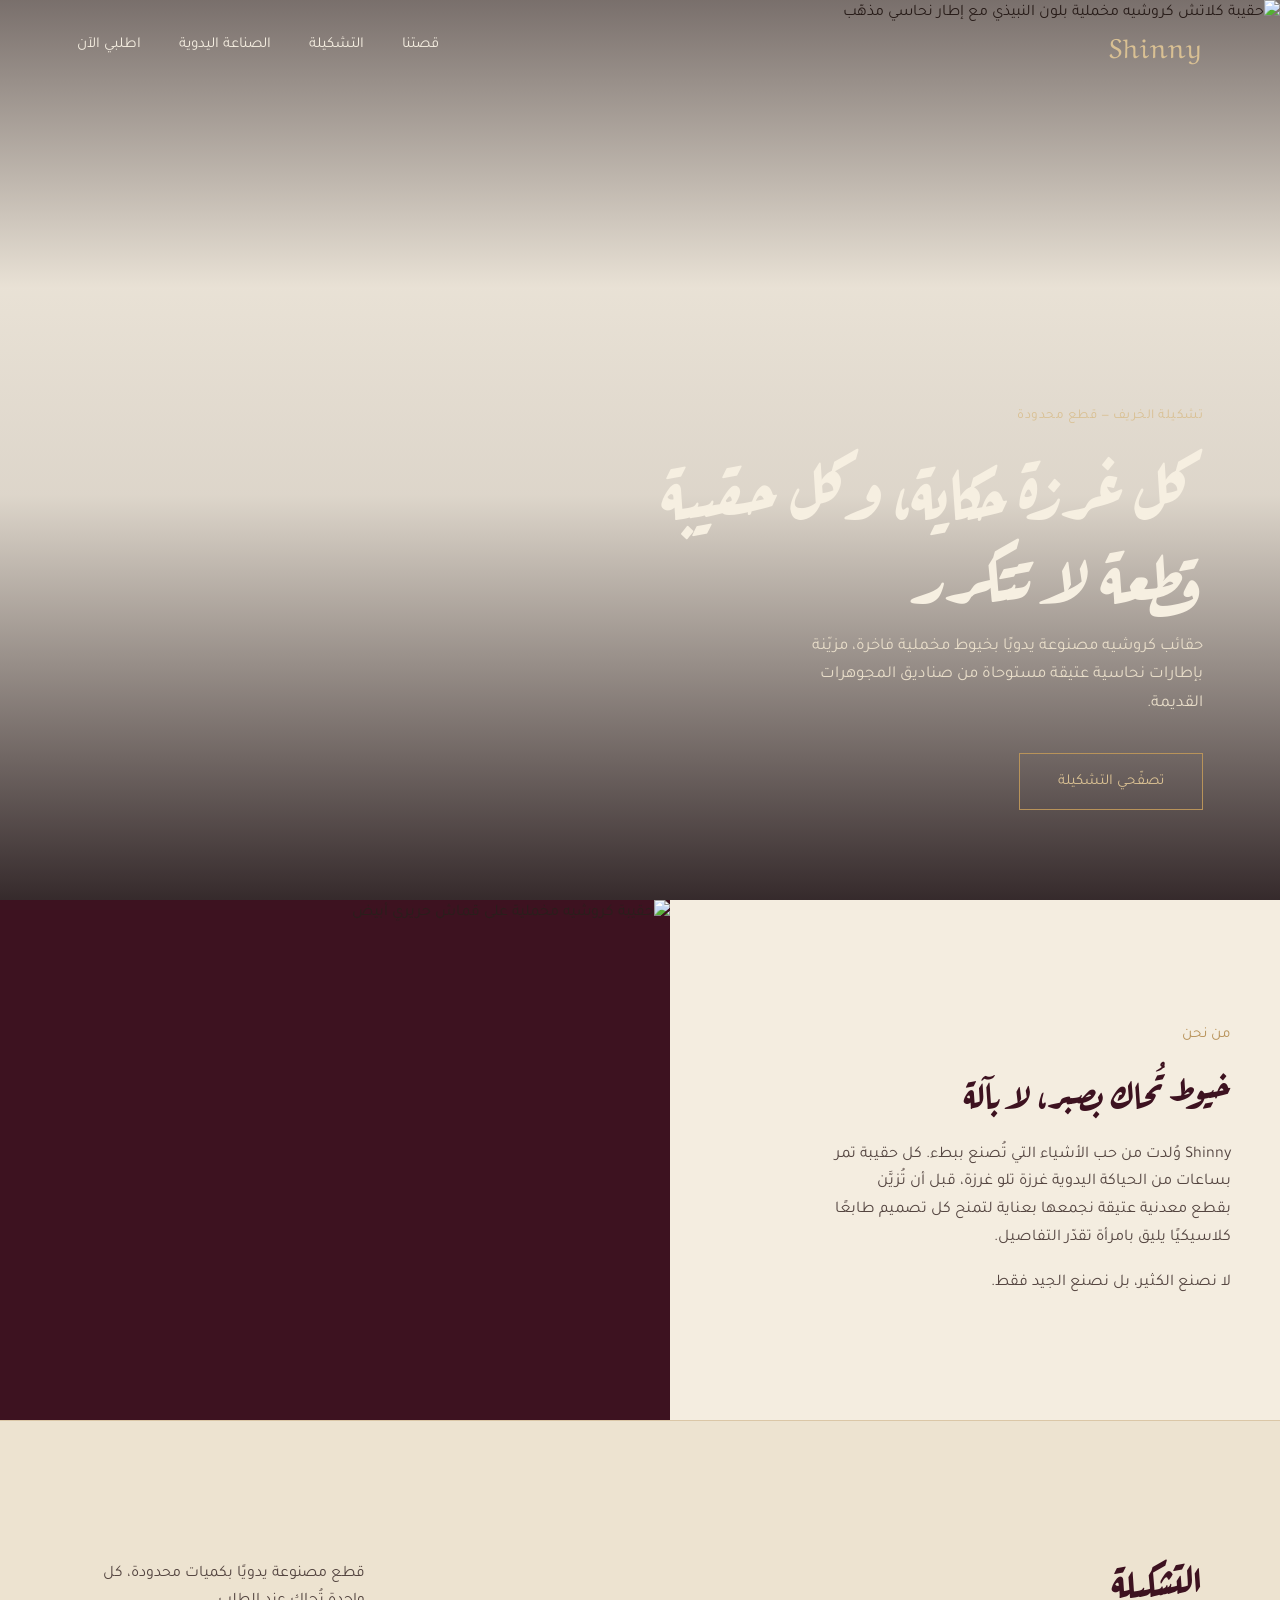
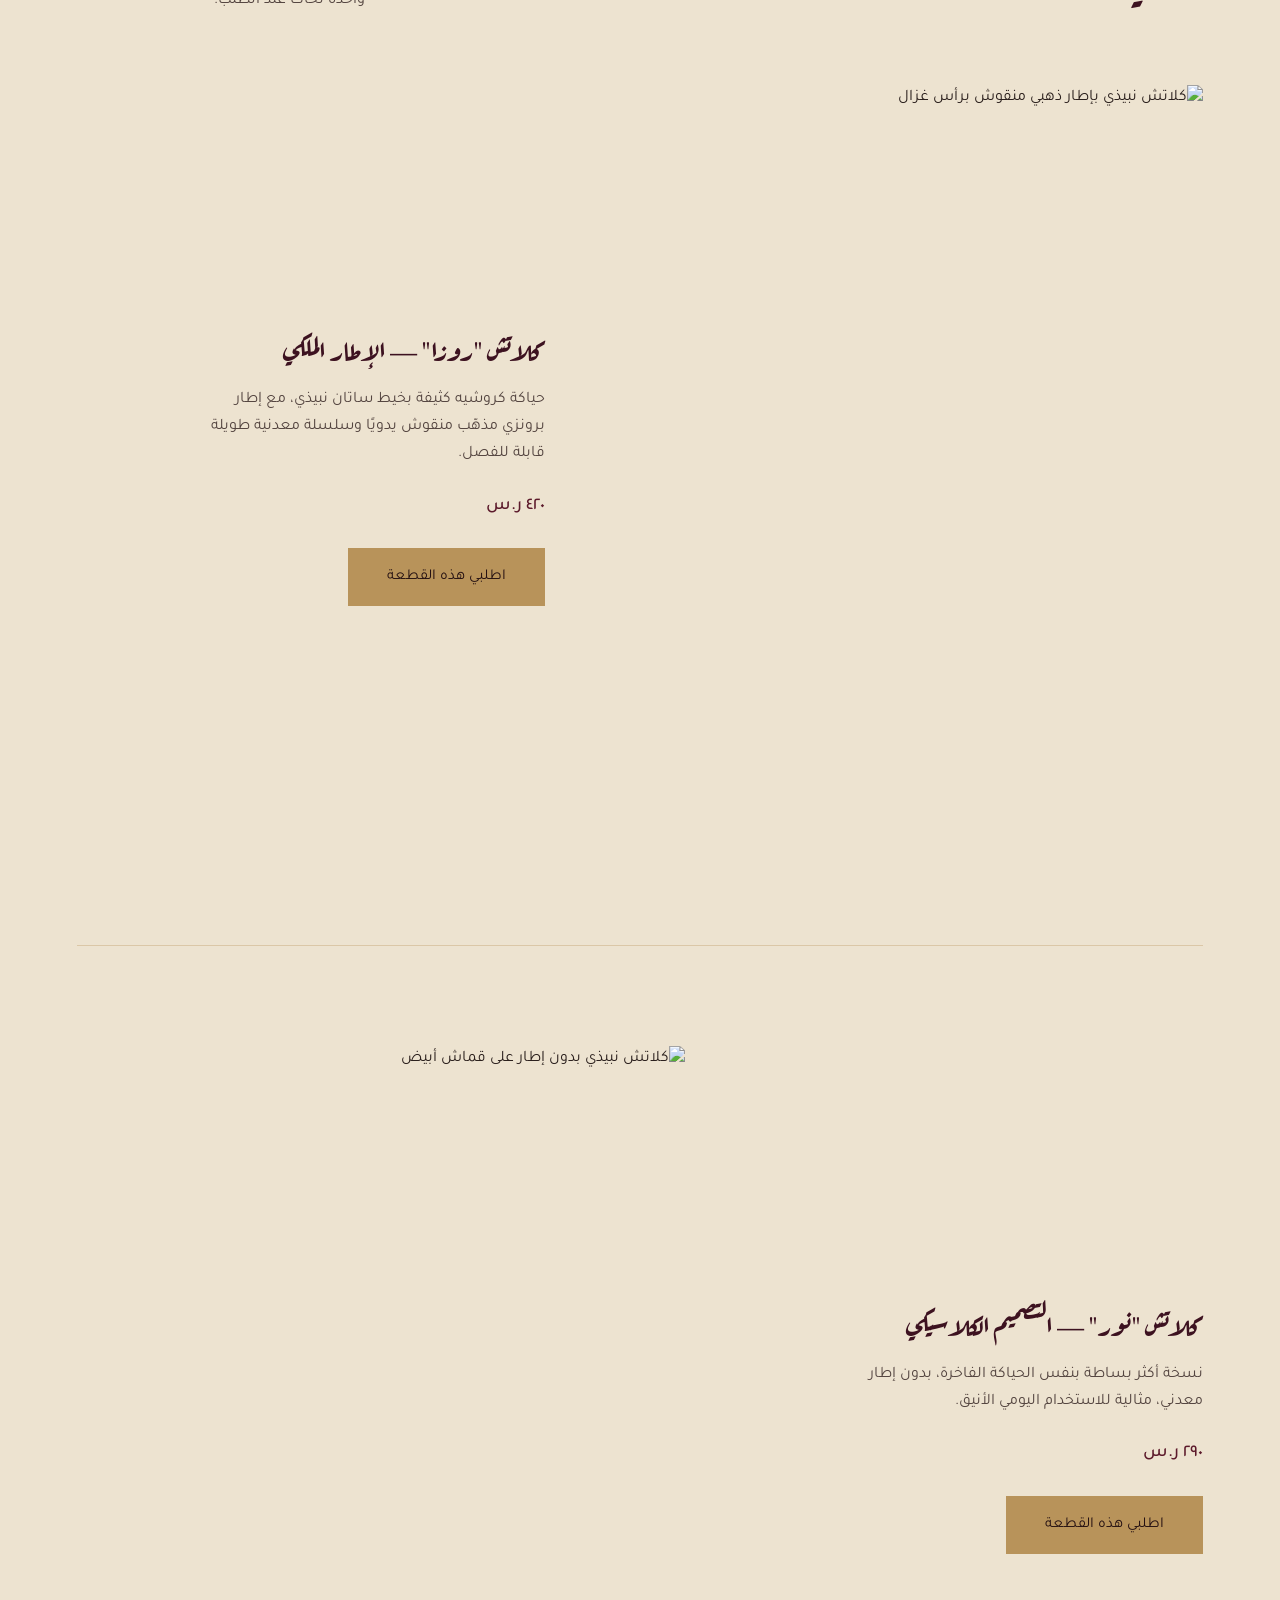
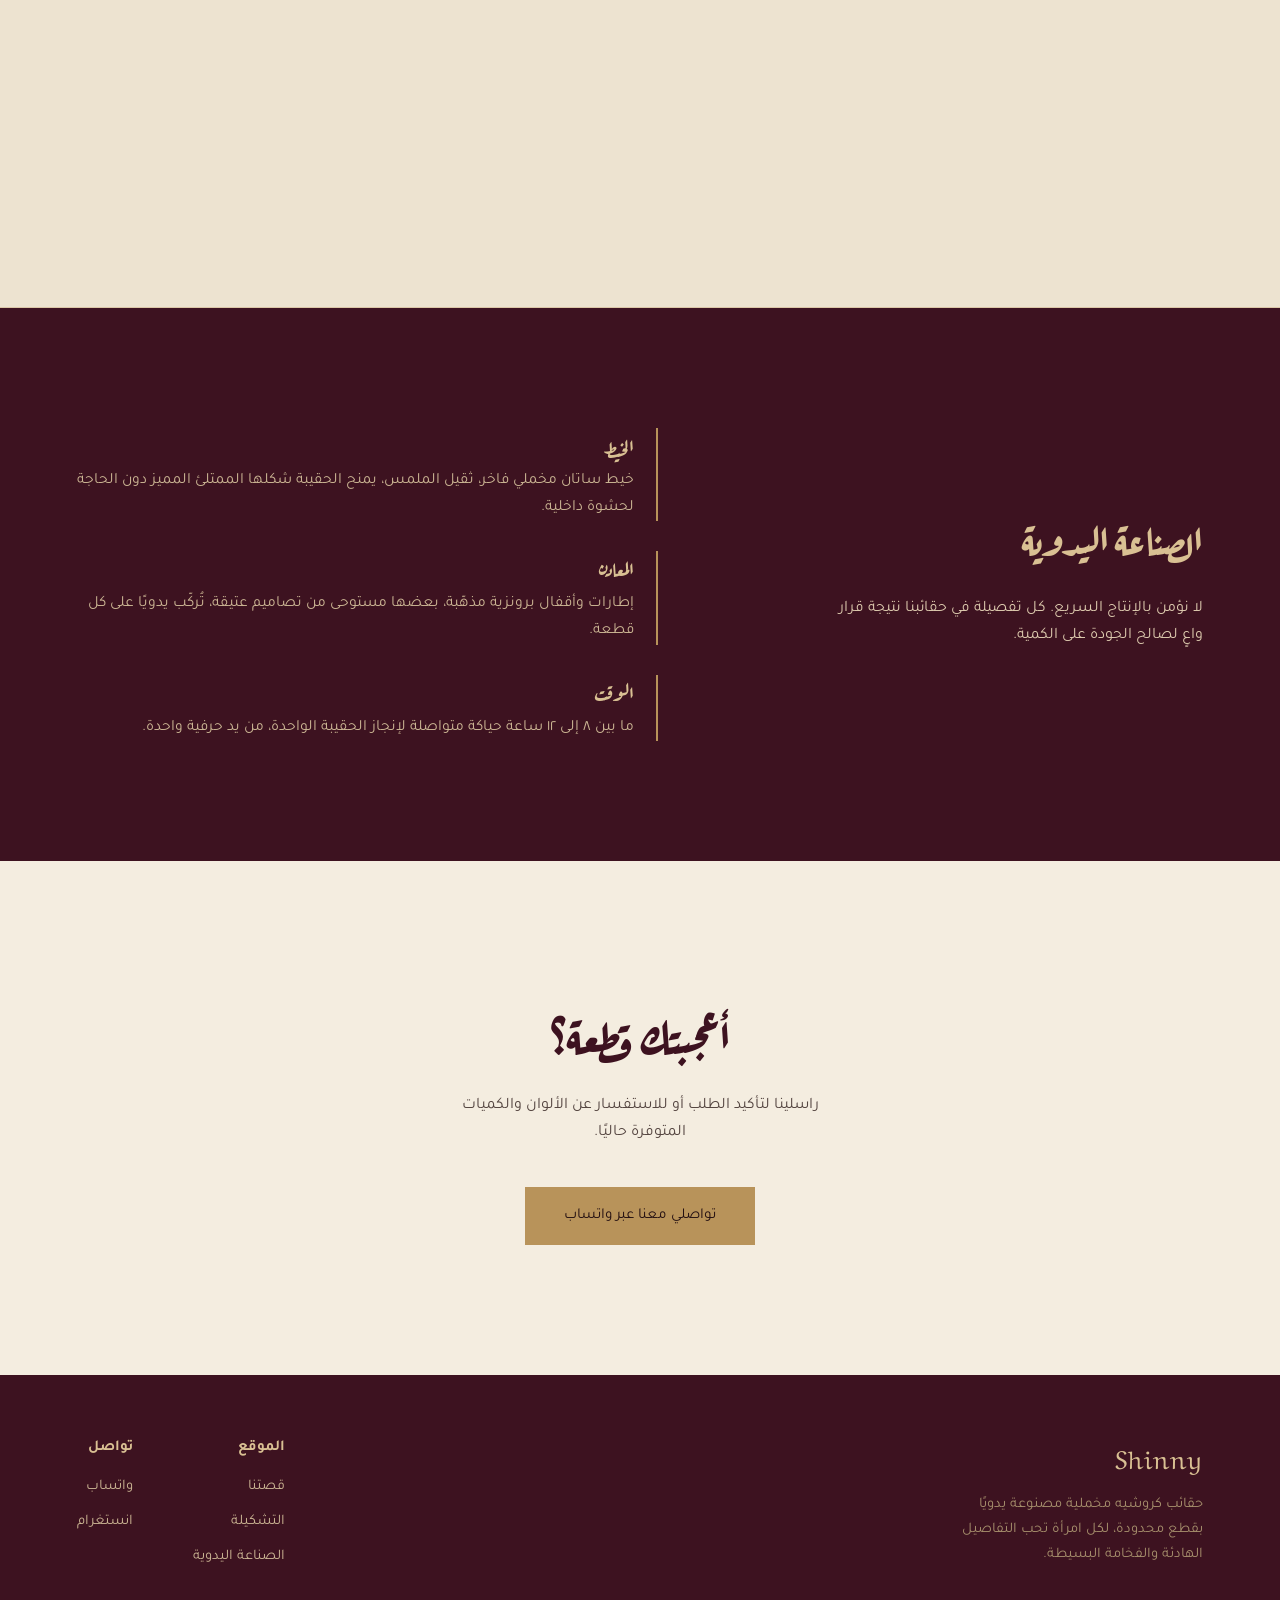
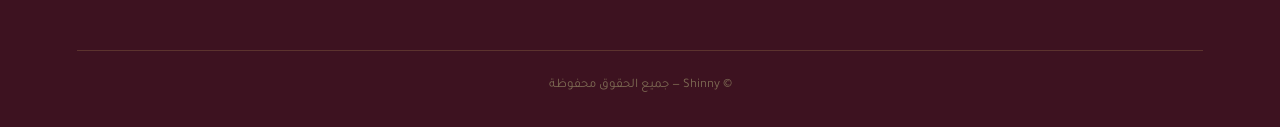
==== index.html @ 06e09263 "Add files via upload" ====
<!DOCTYPE html>
<html lang="ar" dir="rtl">
<head>
<meta charset="UTF-8">
<meta name="viewport" content="width=device-width, initial-scale=1.0">
<title>Shinny | حقائب كروشيه مخملية مصنوعة يدويًا</title>
<link rel="preconnect" href="https://fonts.googleapis.com">
<link href="https://fonts.googleapis.com/css2?family=Aref+Ruqaa:wght@400;700&family=Tajawal:wght@300;400;500;700&display=swap" rel="stylesheet">
<style>
  :root{
    --burgundy: #5c1a2b;
    --burgundy-deep: #3d1220;
    --gold: #b8935a;
    --gold-light: #d9c093;
    --cream: #f4ede0;
    --paper: #ede3d0;
    --ink: #2a1f1c;
    --line: rgba(184,147,90,0.35);
  }
  *{margin:0;padding:0;box-sizing:border-box;}
  html{scroll-behavior:smooth;}
  body{
    background:var(--cream);
    color:var(--ink);
    font-family:'Tajawal',sans-serif;
    line-height:1.7;
    overflow-x:hidden;
  }
  h1,h2,h3,.display{
    font-family:'Aref Ruqaa',serif;
    font-weight:700;
    color:var(--burgundy-deep);
  }
  a{color:inherit;text-decoration:none;}
  img{display:block;max-width:100%;}

  /* ---------- NAV ---------- */
  header{
    position:fixed;top:0;right:0;left:0;
    display:flex;justify-content:space-between;align-items:center;
    padding:22px 6%;
    z-index:100;
    mix-blend-mode:normal;
    transition:background .4s ease, padding .4s ease;
  }
  header.scrolled{
    background:rgba(244,237,224,0.92);
    backdrop-filter:blur(6px);
    padding:14px 6%;
    border-bottom:1px solid var(--line);
  }
  .logo{
    font-family:'Aref Ruqaa',serif;
    font-size:1.7rem;
    color:var(--burgundy-deep);
    letter-spacing:1px;
  }
  header.scrolled .logo, header:not(.scrolled) .logo.on-image{color:var(--gold-light);}
  nav ul{list-style:none;display:flex;gap:38px;font-size:0.95rem;}
  header:not(.scrolled) nav ul{color:#f4ede0;}
  nav a{position:relative;padding-bottom:4px;}
  nav a::after{
    content:'';position:absolute;bottom:0;right:0;width:0;height:1px;
    background:var(--gold);transition:width .35s ease;
  }
  nav a:hover::after{width:100%;}

  /* ---------- HERO ---------- */
  .hero{
    position:relative;
    height:100vh;
    min-height:640px;
    display:flex;
    align-items:flex-end;
    overflow:hidden;
  }
  .hero img{
    position:absolute;inset:0;
    width:100%;height:100%;
    object-fit:cover;
    object-position:60% 40%;
    filter:saturate(1.05) contrast(1.03);
  }
  .hero::before{
    content:'';
    position:absolute;inset:0;
    background:linear-gradient(180deg, rgba(20,8,12,0.55) 0%, rgba(20,8,12,0.05) 32%, rgba(20,8,12,0.1) 55%, rgba(20,8,12,0.85) 100%);
  }
  .hero-content{
    position:relative;z-index:2;
    width:100%;
    padding:0 6% 7%;
    color:var(--cream);
  }
  .hero-eyebrow{
    font-size:0.85rem;
    color:var(--gold-light);
    margin-bottom:14px;
    letter-spacing:0.5px;
  }
  .hero h1{
    font-size:clamp(2.4rem, 6vw, 4.6rem);
    color:#f6efe1;
    max-width:14ch;
    line-height:1.15;
    margin-bottom:22px;
  }
  .hero p{
    max-width:46ch;
    font-size:1.05rem;
    color:#e8ddc9;
    margin-bottom:34px;
  }
  .btn{
    display:inline-block;
    padding:15px 38px;
    border:1px solid var(--gold);
    color:var(--gold-light);
    font-size:0.95rem;
    transition:background .35s ease, color .35s ease;
  }
  .btn:hover{background:var(--gold);color:#241012;}
  .btn.solid{background:var(--gold);color:#241012;}
  .btn.solid:hover{background:transparent;color:var(--gold-light);}

  /* ---------- STORY / INTRO ---------- */
  .story{
    display:grid;
    grid-template-columns:1fr 1.1fr;
    gap:0;
    align-items:stretch;
  }
  .story-text{
    padding:110px 8% 110px 10%;
    display:flex;
    flex-direction:column;
    justify-content:center;
    background:var(--cream);
  }
  .story-text .kicker{
    color:var(--gold);
    font-size:0.95rem;
    margin-bottom:18px;
  }
  .story-text h2{
    font-size:clamp(1.8rem,3vw,2.6rem);
    margin-bottom:26px;
    line-height:1.3;
  }
  .story-text p{
    max-width:44ch;
    color:#544540;
    font-size:1.02rem;
  }
  .story-img{
    position:relative;
    min-height:520px;
    background:var(--burgundy-deep);
  }
  .story-img img{
    position:absolute;inset:0;
    width:100%;height:100%;
    object-fit:cover;
  }

  /* ---------- COLLECTION ---------- */
  .collection{
    padding:120px 6% 100px;
    background:var(--paper);
    border-top:1px solid var(--line);
    border-bottom:1px solid var(--line);
  }
  .collection-head{
    display:flex;
    justify-content:space-between;
    align-items:flex-end;
    margin-bottom:70px;
    flex-wrap:wrap;
    gap:20px;
  }
  .collection-head h2{
    font-size:clamp(1.9rem,3.4vw,2.8rem);
    max-width:12ch;
  }
  .collection-head p{
    max-width:32ch;
    color:#544540;
  }
  .piece-grid{
    display:grid;
    grid-template-columns:1.3fr 1fr;
    gap:50px;
    align-items:center;
  }
  .piece-grid.reverse{
    grid-template-columns:1fr 1.3fr;
  }
  .piece-grid.reverse .piece-frame{order:2;}
  .piece-frame{
    position:relative;
    aspect-ratio:4/5;
    overflow:hidden;
  }
  .piece-frame img{
    width:100%;height:100%;object-fit:cover;
    transition:transform 1.1s cubic-bezier(.2,.7,.2,1);
  }
  .piece-frame:hover img{transform:scale(1.045);}
  .piece-info h3{
    font-size:1.7rem;
    margin-bottom:16px;
  }
  .piece-info p{color:#544540;margin-bottom:22px;max-width:38ch;}
  .price{
    font-size:1.15rem;
    color:var(--burgundy);
    margin-bottom:26px;
    font-weight:500;
  }
  .divider-row{
    height:1px;
    background:var(--line);
    margin:100px 0;
  }

  /* ---------- CRAFT DETAILS ---------- */
  .craft{
    padding:120px 6%;
    background:var(--burgundy-deep);
    color:var(--cream);
    display:grid;
    grid-template-columns:0.9fr 1.1fr;
    gap:70px;
    align-items:center;
  }
  .craft h2{color:var(--gold-light);font-size:clamp(1.9rem,3.4vw,2.6rem);margin-bottom:24px;max-width:11ch;}
  .craft p{color:#dcc9ad;max-width:42ch;margin-bottom:18px;}
  .craft-details{
    display:flex;flex-direction:column;gap:30px;
  }
  .craft-item{
    border-right:2px solid var(--gold);
    padding-right:22px;
  }
  .craft-item h4{font-family:'Aref Ruqaa',serif;color:var(--gold-light);font-size:1.25rem;margin-bottom:6px;}
  .craft-item p{color:#cbb593;font-size:0.98rem;max-width:none;margin:0;}

  /* ---------- ORDER / CTA ---------- */
  .order{
    padding:130px 6%;
    text-align:center;
    background:var(--cream);
  }
  .order h2{font-size:clamp(2rem,4vw,3rem);margin-bottom:20px;}
  .order p{max-width:42ch;margin:0 auto 40px;color:#544540;}

  /* ---------- FOOTER ---------- */
  footer{
    background:var(--burgundy-deep);
    color:#cbb593;
    padding:60px 6% 30px;
    display:flex;
    justify-content:space-between;
    flex-wrap:wrap;
    gap:40px;
  }
  footer .logo{color:var(--gold-light);margin-bottom:14px;font-size:1.6rem;}
  footer p{max-width:32ch;color:#a68f6c;font-size:0.92rem;}
  .foot-links{display:flex;gap:60px;flex-wrap:wrap;}
  .foot-links h5{color:var(--gold-light);margin-bottom:14px;font-size:0.95rem;}
  .foot-links ul{list-style:none;display:flex;flex-direction:column;gap:10px;font-size:0.92rem;}
  .foot-bottom{
    width:100%;
    border-top:1px solid rgba(184,147,90,0.25);
    margin-top:40px;padding-top:24px;
    font-size:0.82rem;color:#7d6a53;
    text-align:center;
  }

  @media (max-width:860px){
    .story{grid-template-columns:1fr;}
    .story-text{padding:70px 7%;}
    .story-img{min-height:360px;}
    .piece-grid, .piece-grid.reverse{
      grid-template-columns:1fr;
    }
    .piece-grid.reverse .piece-frame{order:0;}
    .craft{grid-template-columns:1fr;}
    header nav{display:none;}
  }

  @media (prefers-reduced-motion: reduce){
    html{scroll-behavior:auto;}
    .piece-frame:hover img{transform:none;}
  }
</style>
</head>
<body>

<header id="siteHeader">
  <div class="logo on-image">Shinny</div>
  <nav>
    <ul>
      <li><a href="#story">قصتنا</a></li>
      <li><a href="#collection">التشكيلة</a></li>
      <li><a href="#craft">الصناعة اليدوية</a></li>
      <li><a href="#order">اطلبي الآن</a></li>
    </ul>
  </nav>
</header>

<section class="hero">
  <img src="images/IMG_4286.jpeg" alt="حقيبة كلاتش كروشيه مخملية بلون النبيذي مع إطار نحاسي مذهّب">
  <div class="hero-content">
    <div class="hero-eyebrow">تشكيلة الخريف — قطع محدودة</div>
    <h1>كل غرزة حكاية، وكل حقيبة قطعة لا تتكرر</h1>
    <p>حقائب كروشيه مصنوعة يدويًا بخيوط مخملية فاخرة، مزيّنة بإطارات نحاسية عتيقة مستوحاة من صناديق المجوهرات القديمة.</p>
    <a href="#collection" class="btn">تصفّحي التشكيلة</a>
  </div>
</section>

<section class="story" id="story">
  <div class="story-text">
    <div class="kicker">من نحن</div>
    <h2>خيوط تُحاك بصبر، لا بآلة</h2>
    <p>
      Shinny وُلدت من حب الأشياء التي تُصنع ببطء. كل حقيبة تمر بساعات من الحياكة اليدوية غرزة تلو غرزة، قبل أن تُزيَّن بقطع معدنية عتيقة نجمعها بعناية لتمنح كل تصميم طابعًا كلاسيكيًا يليق بامرأة تقدّر التفاصيل.
    </p>
    <p style="margin-top:18px;">
      لا نصنع الكثير، بل نصنع الجيد فقط.
    </p>
  </div>
  <div class="story-img">
    <img src="images/IMG_4285.jpeg" alt="حقيبة كروشيه مخملية على قماش حريري أبيض">
  </div>
</section>

<section class="collection" id="collection">
  <div class="collection-head">
    <h2>التشكيلة</h2>
    <p>قطع مصنوعة يدويًا بكميات محدودة، كل واحدة تُحاك عند الطلب.</p>
  </div>

  <div class="piece-grid">
    <div class="piece-frame">
      <img src="images/IMG_4286.jpeg" alt="كلاتش نبيذي بإطار ذهبي منقوش برأس غزال">
    </div>
    <div class="piece-info">
      <h3>كلاتش "روزا" — الإطار الملكي</h3>
      <p>حياكة كروشيه كثيفة بخيط ساتان نبيذي، مع إطار برونزي مذهّب منقوش يدويًا وسلسلة معدنية طويلة قابلة للفصل.</p>
      <div class="price">٤٢٠ ر.س</div>
      <a href="#order" class="btn solid">اطلبي هذه القطعة</a>
    </div>
  </div>

  <div class="divider-row"></div>

  <div class="piece-grid reverse">
    <div class="piece-frame">
      <img src="images/IMG_4287.jpeg" alt="كلاتش نبيذي بدون إطار على قماش أبيض">
    </div>
    <div class="piece-info">
      <h3>كلاتش "نور" — التصميم الكلاسيكي</h3>
      <p>نسخة أكثر بساطة بنفس الحياكة الفاخرة، بدون إطار معدني، مثالية للاستخدام اليومي الأنيق.</p>
      <div class="price">٢٩٠ ر.س</div>
      <a href="#order" class="btn solid">اطلبي هذه القطعة</a>
    </div>
  </div>
</section>

<section class="craft" id="craft">
  <div>
    <h2>الصناعة اليدوية</h2>
    <p>لا نؤمن بالإنتاج السريع. كل تفصيلة في حقائبنا نتيجة قرار واعٍ لصالح الجودة على الكمية.</p>
  </div>
  <div class="craft-details">
    <div class="craft-item">
      <h4>الخيط</h4>
      <p>خيط ساتان مخملي فاخر، ثقيل الملمس، يمنح الحقيبة شكلها الممتلئ المميز دون الحاجة لحشوة داخلية.</p>
    </div>
    <div class="craft-item">
      <h4>المعادن</h4>
      <p>إطارات وأقفال برونزية مذهّبة، بعضها مستوحى من تصاميم عتيقة، تُركّب يدويًا على كل قطعة.</p>
    </div>
    <div class="craft-item">
      <h4>الوقت</h4>
      <p>ما بين ٨ إلى ١٢ ساعة حياكة متواصلة لإنجاز الحقيبة الواحدة، من يد حرفية واحدة.</p>
    </div>
  </div>
</section>

<section class="order" id="order">
  <h2>أعجبتك قطعة؟</h2>
  <p>راسلينا لتأكيد الطلب أو للاستفسار عن الألوان والكميات المتوفرة حاليًا.</p>
  <a href="#" class="btn solid">تواصلي معنا عبر واتساب</a>
</section>

<footer>
  <div>
    <div class="logo">Shinny</div>
    <p>حقائب كروشيه مخملية مصنوعة يدويًا بقطع محدودة، لكل امرأة تحب التفاصيل الهادئة والفخامة البسيطة.</p>
  </div>
  <div class="foot-links">
    <div>
      <h5>الموقع</h5>
      <ul>
        <li><a href="#story">قصتنا</a></li>
        <li><a href="#collection">التشكيلة</a></li>
        <li><a href="#craft">الصناعة اليدوية</a></li>
      </ul>
    </div>
    <div>
      <h5>تواصل</h5>
      <ul>
        <li>واتساب</li>
        <li>انستغرام</li>
      </ul>
    </div>
  </div>
  <div class="foot-bottom">© Shinny — جميع الحقوق محفوظة</div>
</footer>

<script>
  const header = document.getElementById('siteHeader');
  window.addEventListener('scroll', () => {
    if (window.scrollY > 60) header.classList.add('scrolled');
    else header.classList.remove('scrolled');
  });
</script>

</body>
</html>
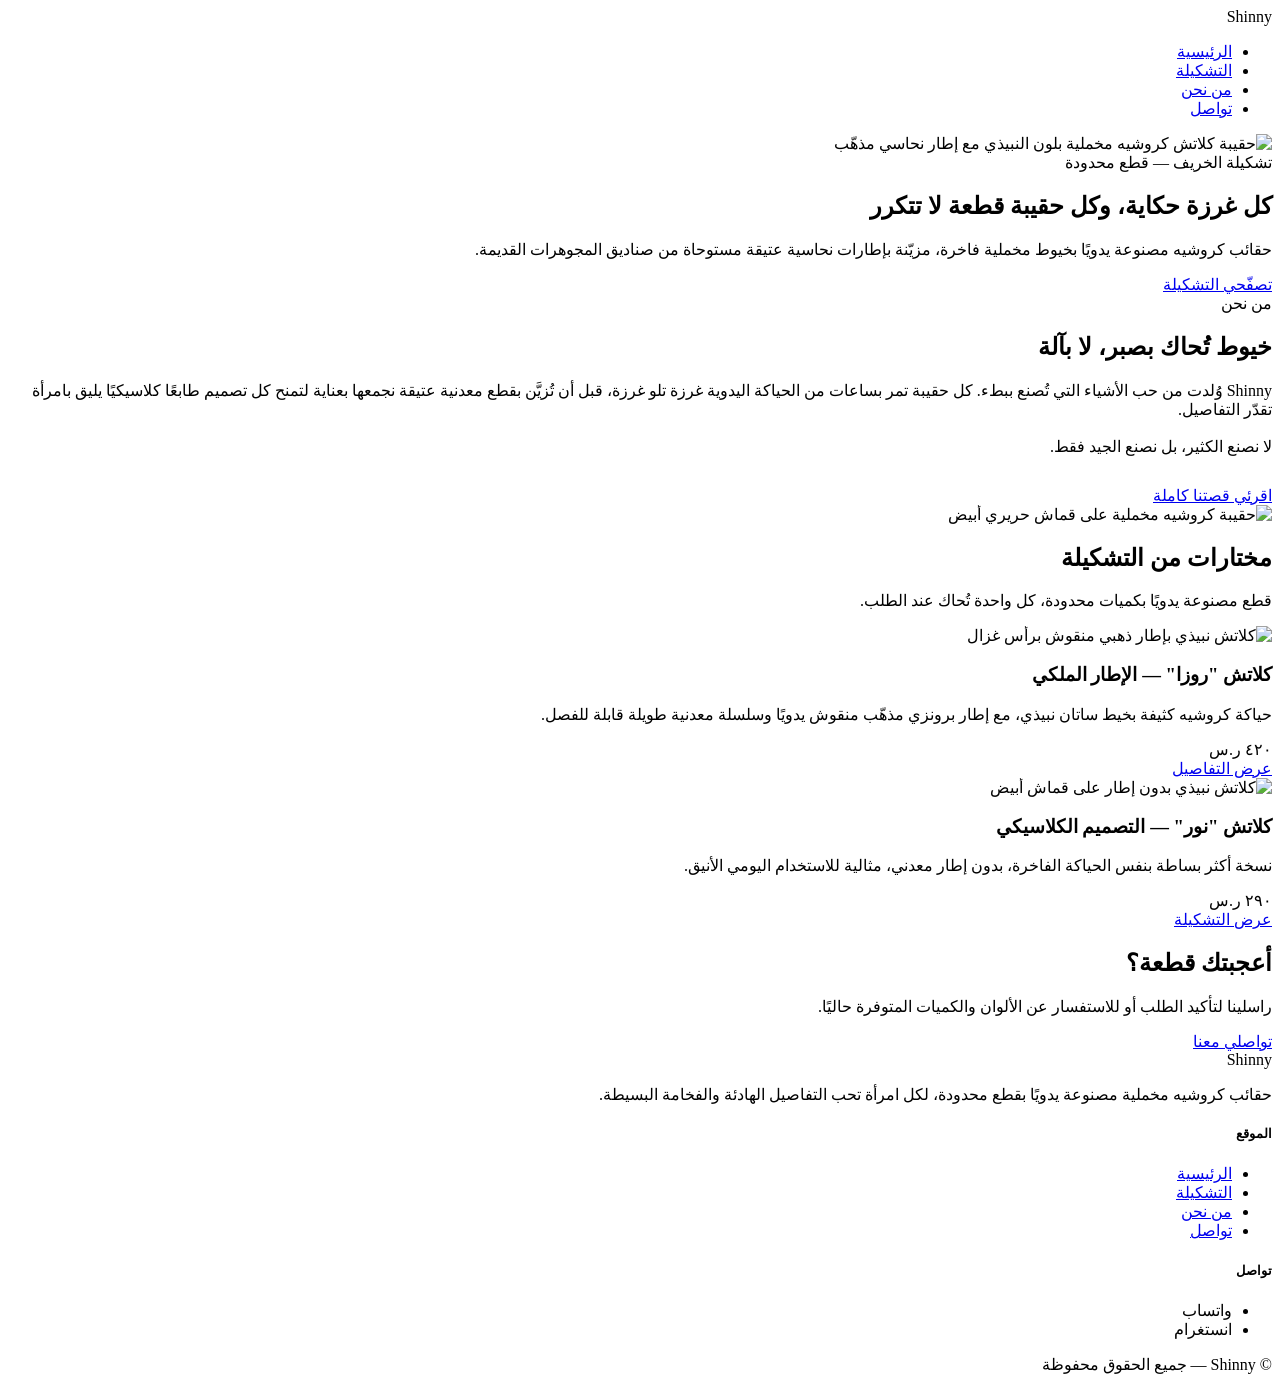
==== commit ab4e6533: "Add files via upload" ====
--- a/index.html
+++ b/index.html
@@ -6,305 +6,18 @@
 <title>Shinny | حقائب كروشيه مخملية مصنوعة يدويًا</title>
 <link rel="preconnect" href="https://fonts.googleapis.com">
 <link href="https://fonts.googleapis.com/css2?family=Aref+Ruqaa:wght@400;700&family=Tajawal:wght@300;400;500;700&display=swap" rel="stylesheet">
-<style>
-  :root{
-    --burgundy: #5c1a2b;
-    --burgundy-deep: #3d1220;
-    --gold: #b8935a;
-    --gold-light: #d9c093;
-    --cream: #f4ede0;
-    --paper: #ede3d0;
-    --ink: #2a1f1c;
-    --line: rgba(184,147,90,0.35);
-  }
-  *{margin:0;padding:0;box-sizing:border-box;}
-  html{scroll-behavior:smooth;}
-  body{
-    background:var(--cream);
-    color:var(--ink);
-    font-family:'Tajawal',sans-serif;
-    line-height:1.7;
-    overflow-x:hidden;
-  }
-  h1,h2,h3,.display{
-    font-family:'Aref Ruqaa',serif;
-    font-weight:700;
-    color:var(--burgundy-deep);
-  }
-  a{color:inherit;text-decoration:none;}
-  img{display:block;max-width:100%;}
-
-  /* ---------- NAV ---------- */
-  header{
-    position:fixed;top:0;right:0;left:0;
-    display:flex;justify-content:space-between;align-items:center;
-    padding:22px 6%;
-    z-index:100;
-    mix-blend-mode:normal;
-    transition:background .4s ease, padding .4s ease;
-  }
-  header.scrolled{
-    background:rgba(244,237,224,0.92);
-    backdrop-filter:blur(6px);
-    padding:14px 6%;
-    border-bottom:1px solid var(--line);
-  }
-  .logo{
-    font-family:'Aref Ruqaa',serif;
-    font-size:1.7rem;
-    color:var(--burgundy-deep);
-    letter-spacing:1px;
-  }
-  header.scrolled .logo, header:not(.scrolled) .logo.on-image{color:var(--gold-light);}
-  nav ul{list-style:none;display:flex;gap:38px;font-size:0.95rem;}
-  header:not(.scrolled) nav ul{color:#f4ede0;}
-  nav a{position:relative;padding-bottom:4px;}
-  nav a::after{
-    content:'';position:absolute;bottom:0;right:0;width:0;height:1px;
-    background:var(--gold);transition:width .35s ease;
-  }
-  nav a:hover::after{width:100%;}
-
-  /* ---------- HERO ---------- */
-  .hero{
-    position:relative;
-    height:100vh;
-    min-height:640px;
-    display:flex;
-    align-items:flex-end;
-    overflow:hidden;
-  }
-  .hero img{
-    position:absolute;inset:0;
-    width:100%;height:100%;
-    object-fit:cover;
-    object-position:60% 40%;
-    filter:saturate(1.05) contrast(1.03);
-  }
-  .hero::before{
-    content:'';
-    position:absolute;inset:0;
-    background:linear-gradient(180deg, rgba(20,8,12,0.55) 0%, rgba(20,8,12,0.05) 32%, rgba(20,8,12,0.1) 55%, rgba(20,8,12,0.85) 100%);
-  }
-  .hero-content{
-    position:relative;z-index:2;
-    width:100%;
-    padding:0 6% 7%;
-    color:var(--cream);
-  }
-  .hero-eyebrow{
-    font-size:0.85rem;
-    color:var(--gold-light);
-    margin-bottom:14px;
-    letter-spacing:0.5px;
-  }
-  .hero h1{
-    font-size:clamp(2.4rem, 6vw, 4.6rem);
-    color:#f6efe1;
-    max-width:14ch;
-    line-height:1.15;
-    margin-bottom:22px;
-  }
-  .hero p{
-    max-width:46ch;
-    font-size:1.05rem;
-    color:#e8ddc9;
-    margin-bottom:34px;
-  }
-  .btn{
-    display:inline-block;
-    padding:15px 38px;
-    border:1px solid var(--gold);
-    color:var(--gold-light);
-    font-size:0.95rem;
-    transition:background .35s ease, color .35s ease;
-  }
-  .btn:hover{background:var(--gold);color:#241012;}
-  .btn.solid{background:var(--gold);color:#241012;}
-  .btn.solid:hover{background:transparent;color:var(--gold-light);}
-
-  /* ---------- STORY / INTRO ---------- */
-  .story{
-    display:grid;
-    grid-template-columns:1fr 1.1fr;
-    gap:0;
-    align-items:stretch;
-  }
-  .story-text{
-    padding:110px 8% 110px 10%;
-    display:flex;
-    flex-direction:column;
-    justify-content:center;
-    background:var(--cream);
-  }
-  .story-text .kicker{
-    color:var(--gold);
-    font-size:0.95rem;
-    margin-bottom:18px;
-  }
-  .story-text h2{
-    font-size:clamp(1.8rem,3vw,2.6rem);
-    margin-bottom:26px;
-    line-height:1.3;
-  }
-  .story-text p{
-    max-width:44ch;
-    color:#544540;
-    font-size:1.02rem;
-  }
-  .story-img{
-    position:relative;
-    min-height:520px;
-    background:var(--burgundy-deep);
-  }
-  .story-img img{
-    position:absolute;inset:0;
-    width:100%;height:100%;
-    object-fit:cover;
-  }
-
-  /* ---------- COLLECTION ---------- */
-  .collection{
-    padding:120px 6% 100px;
-    background:var(--paper);
-    border-top:1px solid var(--line);
-    border-bottom:1px solid var(--line);
-  }
-  .collection-head{
-    display:flex;
-    justify-content:space-between;
-    align-items:flex-end;
-    margin-bottom:70px;
-    flex-wrap:wrap;
-    gap:20px;
-  }
-  .collection-head h2{
-    font-size:clamp(1.9rem,3.4vw,2.8rem);
-    max-width:12ch;
-  }
-  .collection-head p{
-    max-width:32ch;
-    color:#544540;
-  }
-  .piece-grid{
-    display:grid;
-    grid-template-columns:1.3fr 1fr;
-    gap:50px;
-    align-items:center;
-  }
-  .piece-grid.reverse{
-    grid-template-columns:1fr 1.3fr;
-  }
-  .piece-grid.reverse .piece-frame{order:2;}
-  .piece-frame{
-    position:relative;
-    aspect-ratio:4/5;
-    overflow:hidden;
-  }
-  .piece-frame img{
-    width:100%;height:100%;object-fit:cover;
-    transition:transform 1.1s cubic-bezier(.2,.7,.2,1);
-  }
-  .piece-frame:hover img{transform:scale(1.045);}
-  .piece-info h3{
-    font-size:1.7rem;
-    margin-bottom:16px;
-  }
-  .piece-info p{color:#544540;margin-bottom:22px;max-width:38ch;}
-  .price{
-    font-size:1.15rem;
-    color:var(--burgundy);
-    margin-bottom:26px;
-    font-weight:500;
-  }
-  .divider-row{
-    height:1px;
-    background:var(--line);
-    margin:100px 0;
-  }
-
-  /* ---------- CRAFT DETAILS ---------- */
-  .craft{
-    padding:120px 6%;
-    background:var(--burgundy-deep);
-    color:var(--cream);
-    display:grid;
-    grid-template-columns:0.9fr 1.1fr;
-    gap:70px;
-    align-items:center;
-  }
-  .craft h2{color:var(--gold-light);font-size:clamp(1.9rem,3.4vw,2.6rem);margin-bottom:24px;max-width:11ch;}
-  .craft p{color:#dcc9ad;max-width:42ch;margin-bottom:18px;}
-  .craft-details{
-    display:flex;flex-direction:column;gap:30px;
-  }
-  .craft-item{
-    border-right:2px solid var(--gold);
-    padding-right:22px;
-  }
-  .craft-item h4{font-family:'Aref Ruqaa',serif;color:var(--gold-light);font-size:1.25rem;margin-bottom:6px;}
-  .craft-item p{color:#cbb593;font-size:0.98rem;max-width:none;margin:0;}
-
-  /* ---------- ORDER / CTA ---------- */
-  .order{
-    padding:130px 6%;
-    text-align:center;
-    background:var(--cream);
-  }
-  .order h2{font-size:clamp(2rem,4vw,3rem);margin-bottom:20px;}
-  .order p{max-width:42ch;margin:0 auto 40px;color:#544540;}
-
-  /* ---------- FOOTER ---------- */
-  footer{
-    background:var(--burgundy-deep);
-    color:#cbb593;
-    padding:60px 6% 30px;
-    display:flex;
-    justify-content:space-between;
-    flex-wrap:wrap;
-    gap:40px;
-  }
-  footer .logo{color:var(--gold-light);margin-bottom:14px;font-size:1.6rem;}
-  footer p{max-width:32ch;color:#a68f6c;font-size:0.92rem;}
-  .foot-links{display:flex;gap:60px;flex-wrap:wrap;}
-  .foot-links h5{color:var(--gold-light);margin-bottom:14px;font-size:0.95rem;}
-  .foot-links ul{list-style:none;display:flex;flex-direction:column;gap:10px;font-size:0.92rem;}
-  .foot-bottom{
-    width:100%;
-    border-top:1px solid rgba(184,147,90,0.25);
-    margin-top:40px;padding-top:24px;
-    font-size:0.82rem;color:#7d6a53;
-    text-align:center;
-  }
-
-  @media (max-width:860px){
-    .story{grid-template-columns:1fr;}
-    .story-text{padding:70px 7%;}
-    .story-img{min-height:360px;}
-    .piece-grid, .piece-grid.reverse{
-      grid-template-columns:1fr;
-    }
-    .piece-grid.reverse .piece-frame{order:0;}
-    .craft{grid-template-columns:1fr;}
-    header nav{display:none;}
-  }
-
-  @media (prefers-reduced-motion: reduce){
-    html{scroll-behavior:auto;}
-    .piece-frame:hover img{transform:none;}
-  }
-</style>
+<link rel="stylesheet" href="style.css">
 </head>
 <body>
 
 <header id="siteHeader">
   <div class="logo on-image">Shinny</div>
   <nav>
-    <ul>
-      <li><a href="#story">قصتنا</a></li>
-      <li><a href="#collection">التشكيلة</a></li>
-      <li><a href="#craft">الصناعة اليدوية</a></li>
-      <li><a href="#order">اطلبي الآن</a></li>
+    <ul class="on-image">
+      <li><a href="index.html" class="active">الرئيسية</a></li>
+      <li><a href="shop.html">التشكيلة</a></li>
+      <li><a href="about.html">من نحن</a></li>
+      <li><a href="contact.html">تواصل</a></li>
     </ul>
   </nav>
 </header>
@@ -315,7 +28,7 @@
     <div class="hero-eyebrow">تشكيلة الخريف — قطع محدودة</div>
     <h1>كل غرزة حكاية، وكل حقيبة قطعة لا تتكرر</h1>
     <p>حقائب كروشيه مصنوعة يدويًا بخيوط مخملية فاخرة، مزيّنة بإطارات نحاسية عتيقة مستوحاة من صناديق المجوهرات القديمة.</p>
-    <a href="#collection" class="btn">تصفّحي التشكيلة</a>
+    <a href="shop.html" class="btn">تصفّحي التشكيلة</a>
   </div>
 </section>
 
@@ -326,9 +39,8 @@
     <p>
       Shinny وُلدت من حب الأشياء التي تُصنع ببطء. كل حقيبة تمر بساعات من الحياكة اليدوية غرزة تلو غرزة، قبل أن تُزيَّن بقطع معدنية عتيقة نجمعها بعناية لتمنح كل تصميم طابعًا كلاسيكيًا يليق بامرأة تقدّر التفاصيل.
     </p>
-    <p style="margin-top:18px;">
-      لا نصنع الكثير، بل نصنع الجيد فقط.
-    </p>
+    <p style="margin-top:18px;">لا نصنع الكثير، بل نصنع الجيد فقط.</p>
+    <div style="margin-top:30px;"><a href="about.html" class="btn dark">اقرئي قصتنا كاملة</a></div>
   </div>
   <div class="story-img">
     <img src="images/IMG_4285.jpeg" alt="حقيبة كروشيه مخملية على قماش حريري أبيض">
@@ -337,7 +49,7 @@
 
 <section class="collection" id="collection">
   <div class="collection-head">
-    <h2>التشكيلة</h2>
+    <h2>مختارات من التشكيلة</h2>
     <p>قطع مصنوعة يدويًا بكميات محدودة، كل واحدة تُحاك عند الطلب.</p>
   </div>
 
@@ -349,7 +61,7 @@
       <h3>كلاتش "روزا" — الإطار الملكي</h3>
       <p>حياكة كروشيه كثيفة بخيط ساتان نبيذي، مع إطار برونزي مذهّب منقوش يدويًا وسلسلة معدنية طويلة قابلة للفصل.</p>
       <div class="price">٤٢٠ ر.س</div>
-      <a href="#order" class="btn solid">اطلبي هذه القطعة</a>
+      <a href="product.html" class="btn solid">عرض التفاصيل</a>
     </div>
   </div>
 
@@ -363,28 +75,7 @@
       <h3>كلاتش "نور" — التصميم الكلاسيكي</h3>
       <p>نسخة أكثر بساطة بنفس الحياكة الفاخرة، بدون إطار معدني، مثالية للاستخدام اليومي الأنيق.</p>
       <div class="price">٢٩٠ ر.س</div>
-      <a href="#order" class="btn solid">اطلبي هذه القطعة</a>
-    </div>
-  </div>
-</section>
-
-<section class="craft" id="craft">
-  <div>
-    <h2>الصناعة اليدوية</h2>
-    <p>لا نؤمن بالإنتاج السريع. كل تفصيلة في حقائبنا نتيجة قرار واعٍ لصالح الجودة على الكمية.</p>
-  </div>
-  <div class="craft-details">
-    <div class="craft-item">
-      <h4>الخيط</h4>
-      <p>خيط ساتان مخملي فاخر، ثقيل الملمس، يمنح الحقيبة شكلها الممتلئ المميز دون الحاجة لحشوة داخلية.</p>
-    </div>
-    <div class="craft-item">
-      <h4>المعادن</h4>
-      <p>إطارات وأقفال برونزية مذهّبة، بعضها مستوحى من تصاميم عتيقة، تُركّب يدويًا على كل قطعة.</p>
-    </div>
-    <div class="craft-item">
-      <h4>الوقت</h4>
-      <p>ما بين ٨ إلى ١٢ ساعة حياكة متواصلة لإنجاز الحقيبة الواحدة، من يد حرفية واحدة.</p>
+      <a href="shop.html" class="btn solid">عرض التشكيلة</a>
     </div>
   </div>
 </section>
@@ -392,7 +83,7 @@
 <section class="order" id="order">
   <h2>أعجبتك قطعة؟</h2>
   <p>راسلينا لتأكيد الطلب أو للاستفسار عن الألوان والكميات المتوفرة حاليًا.</p>
-  <a href="#" class="btn solid">تواصلي معنا عبر واتساب</a>
+  <a href="contact.html" class="btn solid">تواصلي معنا</a>
 </section>
 
 <footer>
@@ -404,9 +95,10 @@
     <div>
       <h5>الموقع</h5>
       <ul>
-        <li><a href="#story">قصتنا</a></li>
-        <li><a href="#collection">التشكيلة</a></li>
-        <li><a href="#craft">الصناعة اليدوية</a></li>
+        <li><a href="index.html">الرئيسية</a></li>
+        <li><a href="shop.html">التشكيلة</a></li>
+        <li><a href="about.html">من نحن</a></li>
+        <li><a href="contact.html">تواصل</a></li>
       </ul>
     </div>
     <div>
@@ -427,6 +119,5 @@
     else header.classList.remove('scrolled');
   });
 </script>
-
 </body>
 </html>
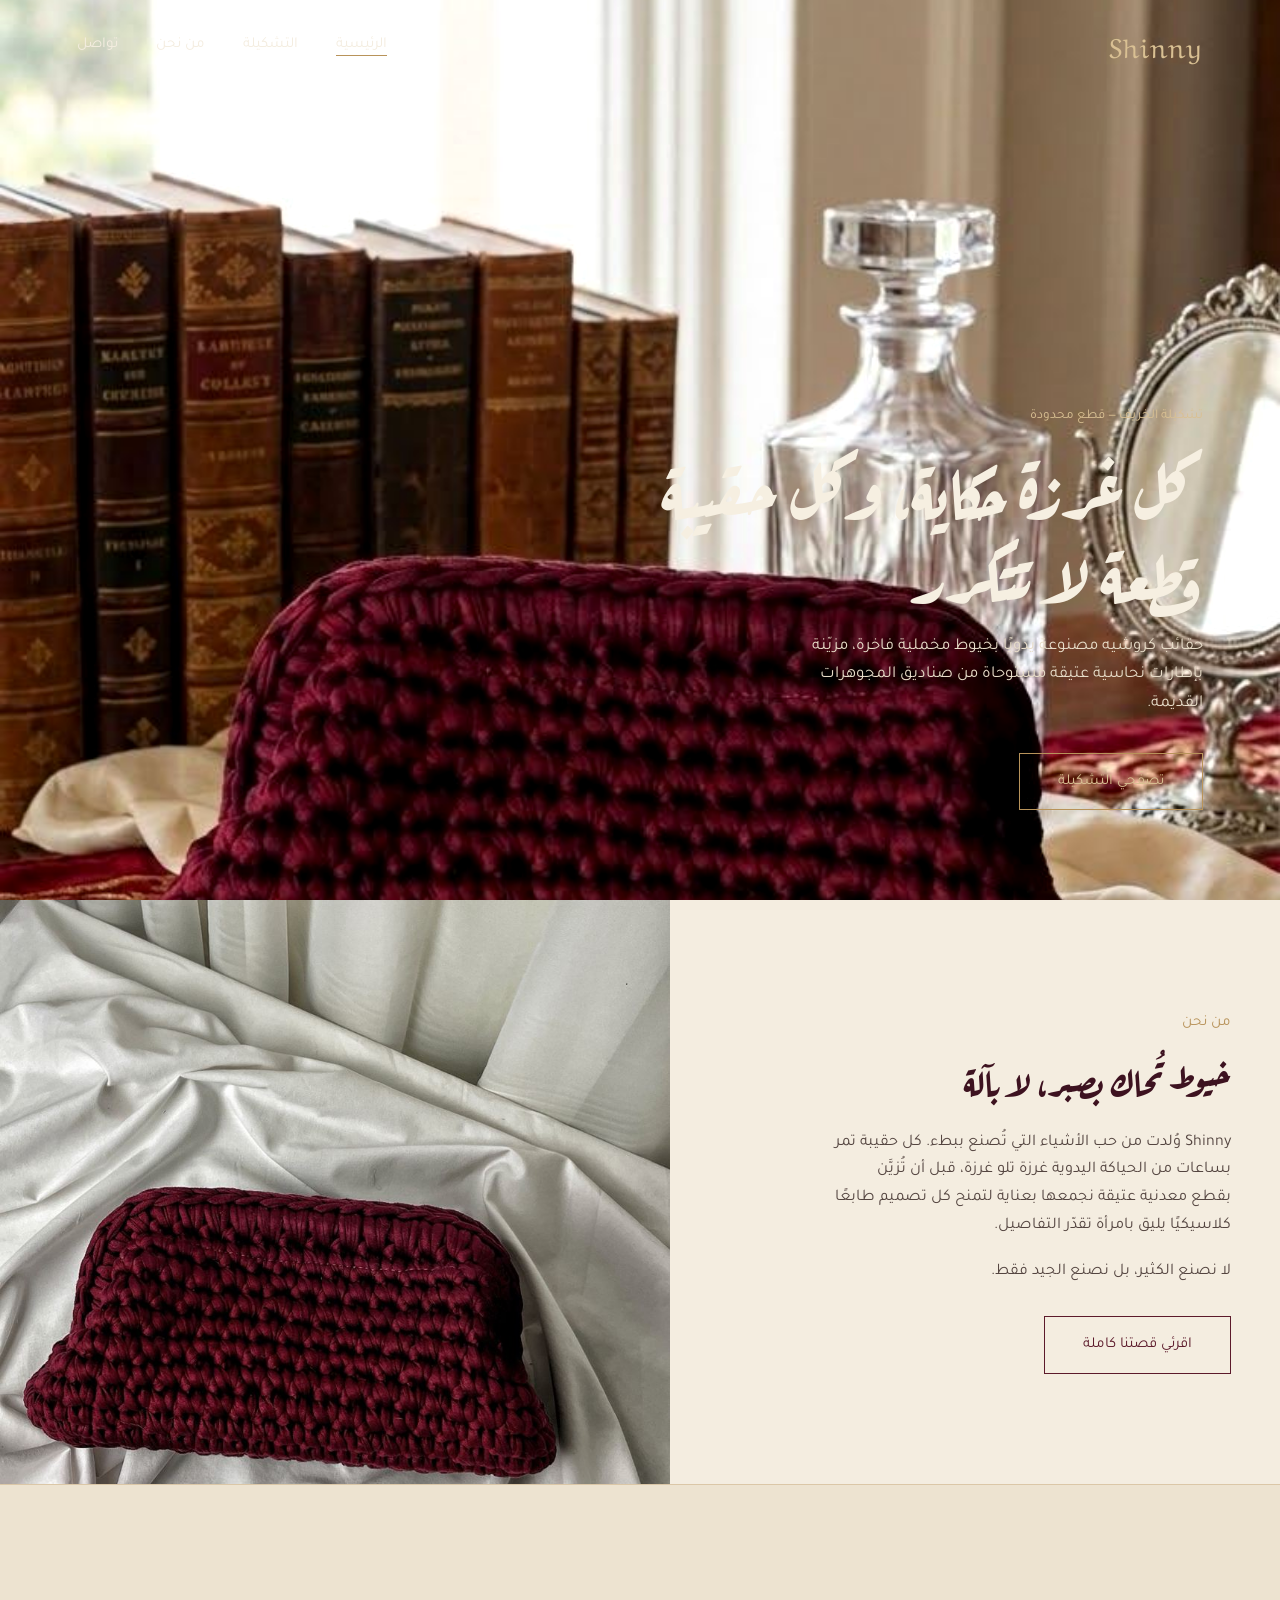
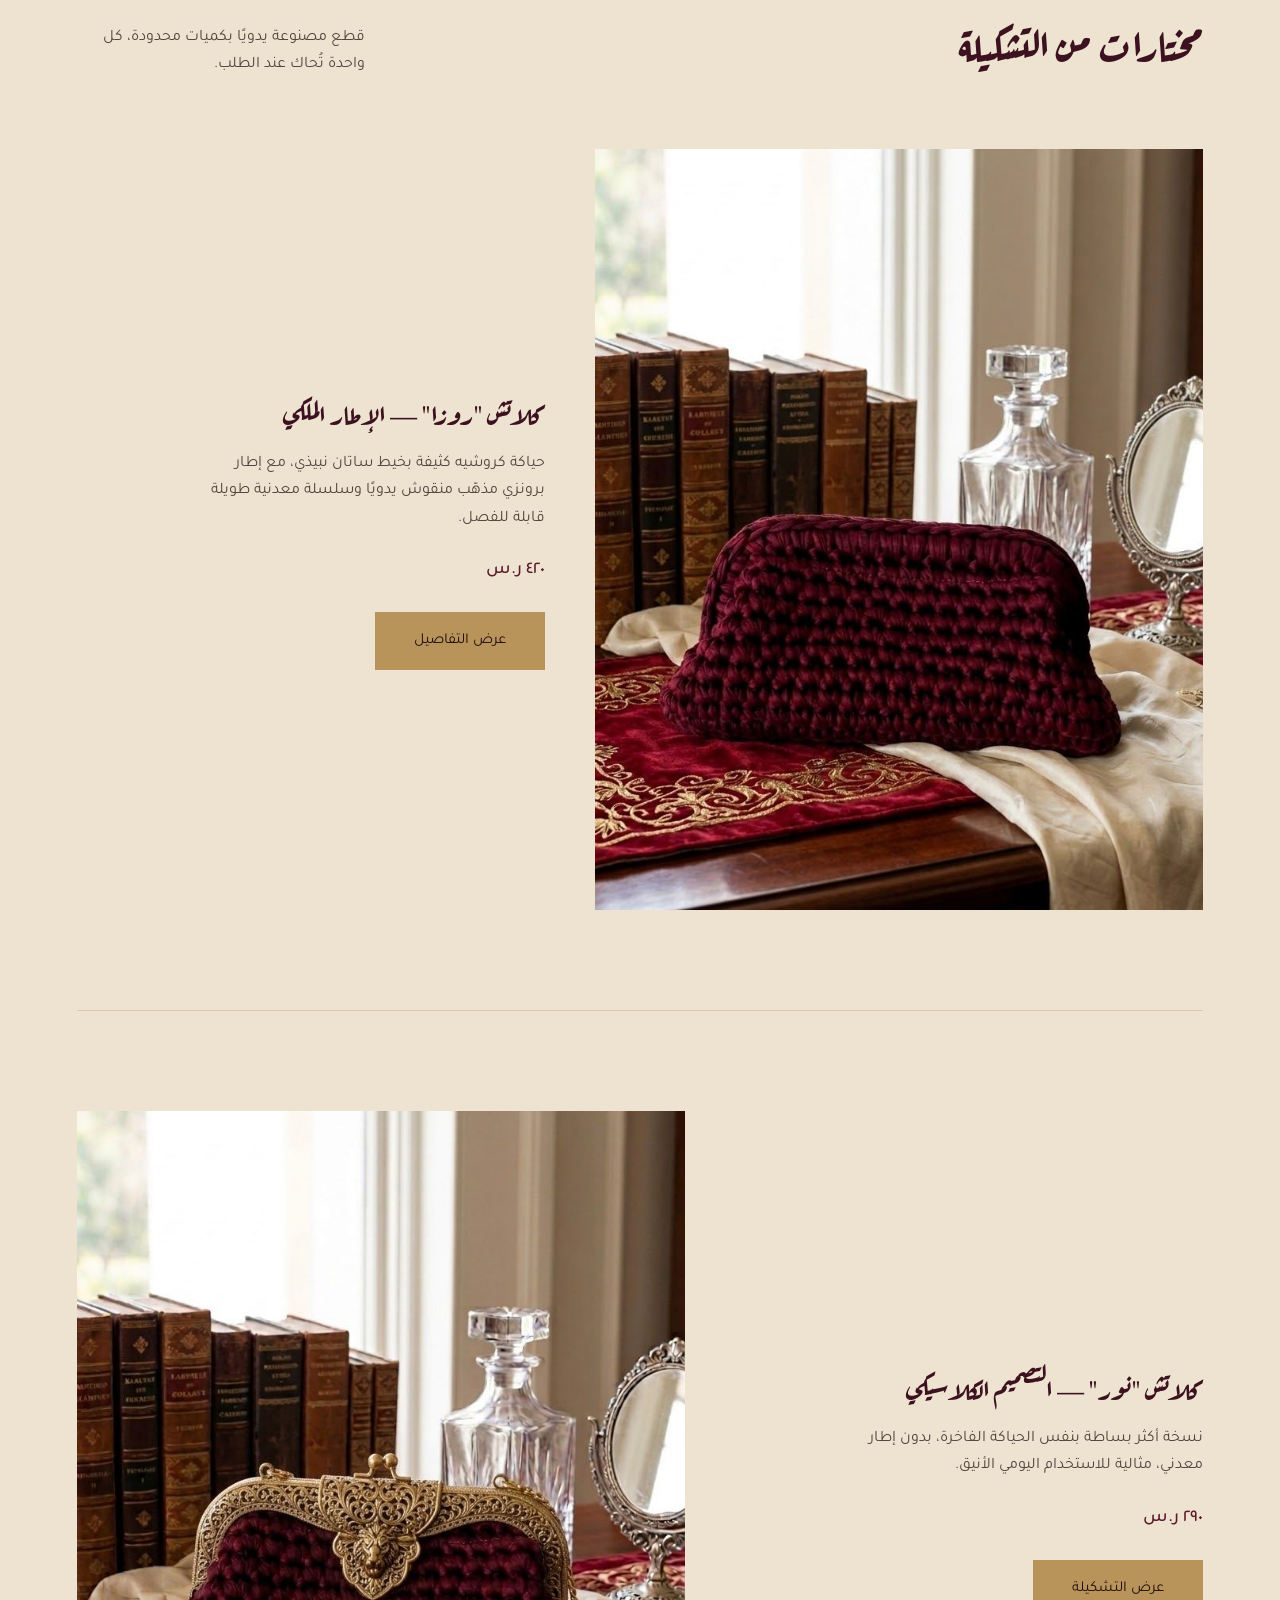
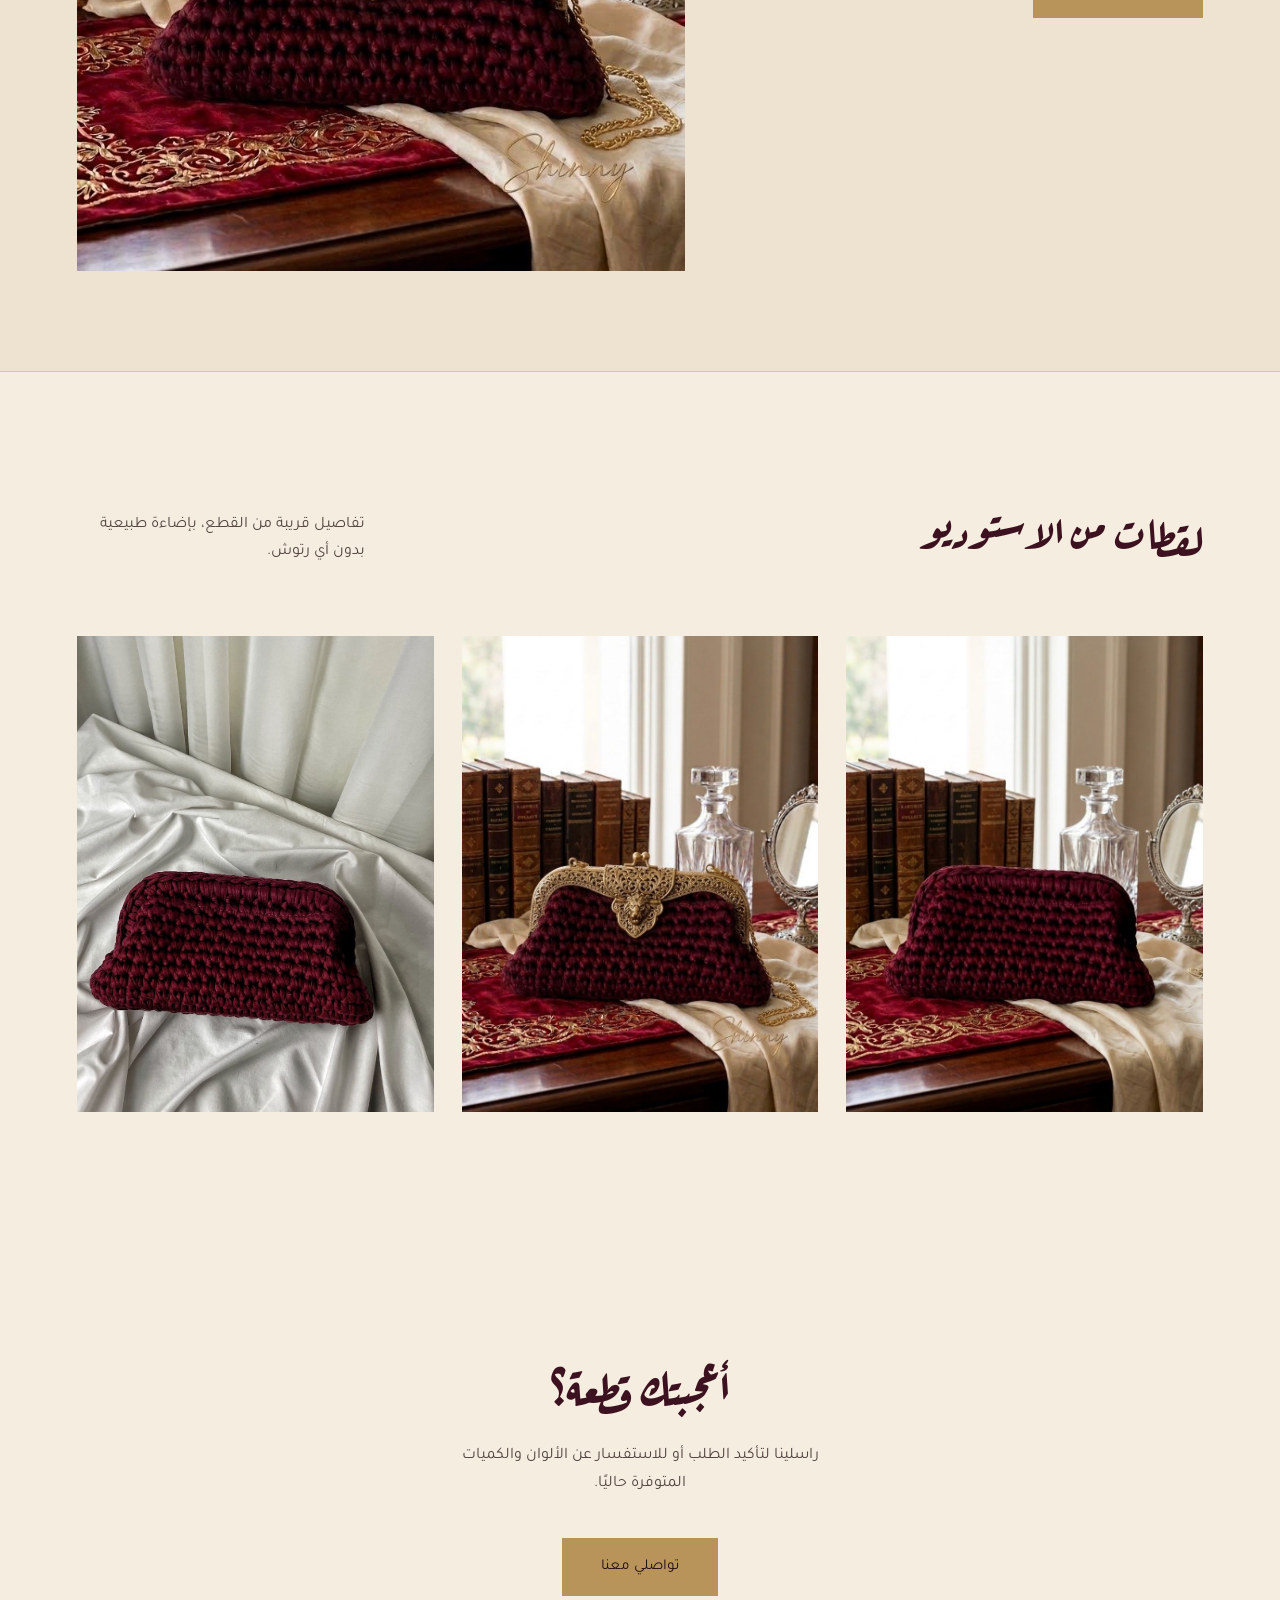
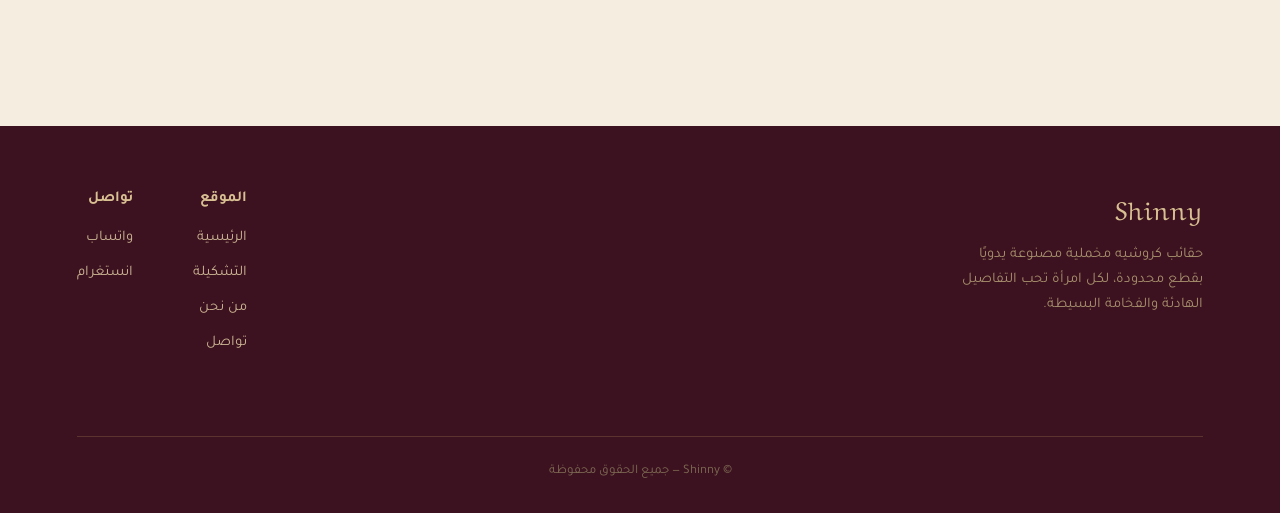
==== commit d74493bc: "Add files via upload" ====
--- a/index.html
+++ b/index.html
@@ -23,7 +23,7 @@
 </header>
 
 <section class="hero">
-  <img src="images/IMG_4286.jpeg" alt="حقيبة كلاتش كروشيه مخملية بلون النبيذي مع إطار نحاسي مذهّب">
+  <img src="[data-uri]" alt="حقيبة كلاتش كروشيه مخملية بلون النبيذي مع إطار نحاسي مذهّب">
   <div class="hero-content">
     <div class="hero-eyebrow">تشكيلة الخريف — قطع محدودة</div>
     <h1>كل غرزة حكاية، وكل حقيبة قطعة لا تتكرر</h1>
@@ -43,7 +43,7 @@
     <div style="margin-top:30px;"><a href="about.html" class="btn dark">اقرئي قصتنا كاملة</a></div>
   </div>
   <div class="story-img">
-    <img src="images/IMG_4285.jpeg" alt="حقيبة كروشيه مخملية على قماش حريري أبيض">
+    <img src="[data-uri]